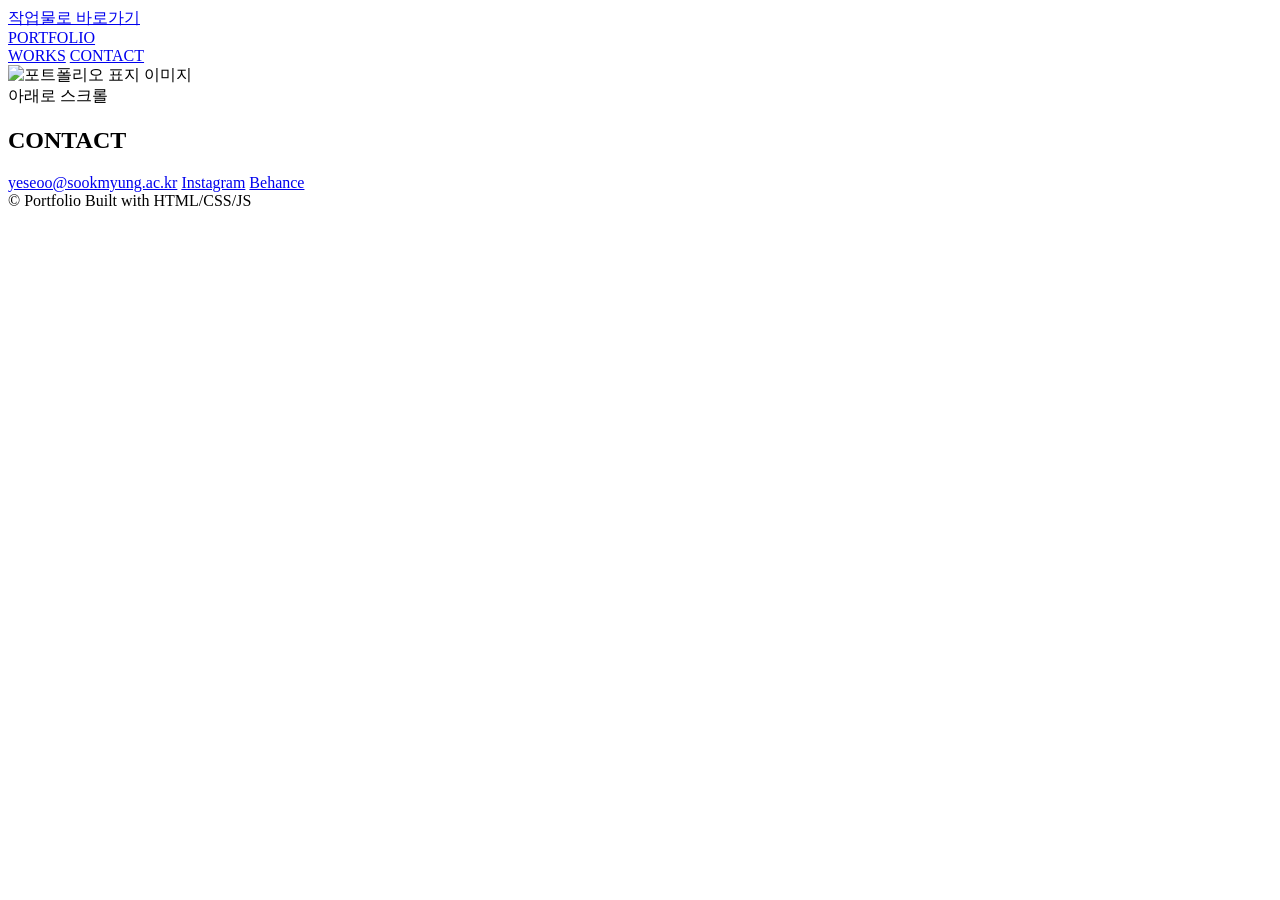
==== index.html @ 72aa89a5 "Add files via upload" ====
<!doctype html>
<html lang="ko">
  <head>
    <meta charset="UTF-8" />
    <meta name="viewport" content="width=device-width, initial-scale=1.0" />
    <title>시각디자인 포트폴리오</title>
    <meta
      name="description"
      content="시각디자인 작업물 포트폴리오. 커버 → 작업물 그리드 → 상세 보기."
    />
    <link rel="preconnect" href="https://fonts.googleapis.com" />
    <link rel="preconnect" href="https://fonts.gstatic.com" crossorigin />
    <link
      href="https://fonts.googleapis.com/css2?family=Inter:wght@400;500;600&family=Noto+Sans+KR:wght@400;500;600&display=swap"
      rel="stylesheet"
    />
    <link rel="stylesheet" href="./styles.css" />
  </head>
  <body>
    <a class="skip-link" href="#works">작업물로 바로가기</a>

    <header class="topbar" aria-label="상단 내비게이션">
      <div class="topbar__inner">
        <a class="brand" href="#top" aria-label="홈으로">
          <span class="brand__text">PORTFOLIO</span>
        </a>

        <nav class="nav">
          <a class="nav__link" href="#works">WORKS</a>
          <a class="nav__link" href="#contact">CONTACT</a>
        </nav>
      </div>
    </header>

    <main id="top" class="main">
      <section class="cover cover--image" aria-label="표지">
        <div class="cover__image-wrap">
          <img
            class="cover__image"
            src="./Untitled-1.png"
            alt="포트폴리오 표지 이미지"
            decoding="async"
            loading="eager"
          />
        </div>

        <div class="cover__hint" aria-hidden="true">
          <div class="mouse">
            <div class="mouse__wheel"></div>
          </div>
          <div class="hint-text">아래로 스크롤</div>
        </div>
      </section>

      <section id="works" class="works" aria-label="작업물">
        <div class="grid" id="worksGrid" aria-live="polite"></div>
      </section>

      <footer id="contact" class="footer" aria-label="연락처">
        <div class="footer__inner">
          <div class="footer__left">
            <h2 class="section-title">CONTACT</h2>
          </div>
          <div class="footer__right">
            <a class="contact-link" href="mailto:yeseoo@sookmyung.ac.kr"
              >yeseoo@sookmyung.ac.kr</a
            >
            <a class="contact-link" href="#" id="instagramLink">Instagram</a>
            <a class="contact-link" href="#" id="behanceLink">Behance</a>
          </div>
        </div>
        <div class="footer__bottom">
          <span>© <span id="year"></span> Portfolio</span>
          <span class="muted">Built with HTML/CSS/JS</span>
        </div>
      </footer>
    </main>

    <div
      class="modal"
      id="workModal"
      role="dialog"
      aria-modal="true"
      aria-labelledby="modalTitle"
      aria-describedby="modalDesc"
      hidden
    >
      <div class="modal__backdrop" data-close></div>
      <div class="modal__panel" role="document">
        <div class="modal__top">
          <div class="modal__title-wrap">
            <div class="modal__kicker" id="modalKicker"></div>
            <h3 class="modal__title" id="modalTitle">Work</h3>
          </div>
          <button class="icon-btn" type="button" data-close aria-label="닫기">
            <span aria-hidden="true">×</span>
          </button>
        </div>

        <div class="modal__body">
          <div class="gallery" aria-label="작업물 이미지 갤러리">
            <div class="gallery__main">
              <button
                class="gallery__nav gallery__nav--prev"
                type="button"
                id="prevImg"
                aria-label="이전 이미지"
              >
                ‹
              </button>
              <img id="mainImg" alt="" />
              <video id="mainVideo" class="gallery__main-video" controls playsinline style="display:none"></video>
              <button
                class="gallery__nav gallery__nav--next"
                type="button"
                id="nextImg"
                aria-label="다음 이미지"
              >
                ›
              </button>
            </div>
            <div class="gallery__thumbs" id="thumbs"></div>
          </div>

          <aside class="detail" aria-label="작업물 설명">
            <div class="detail__meta" id="modalMeta"></div>
            <div class="detail__desc" id="modalDesc"></div>
          </aside>
        </div>
      </div>
    </div>

    <script src="./works.js"></script>
    <script src="./app.js"></script>
  </body>
</html>
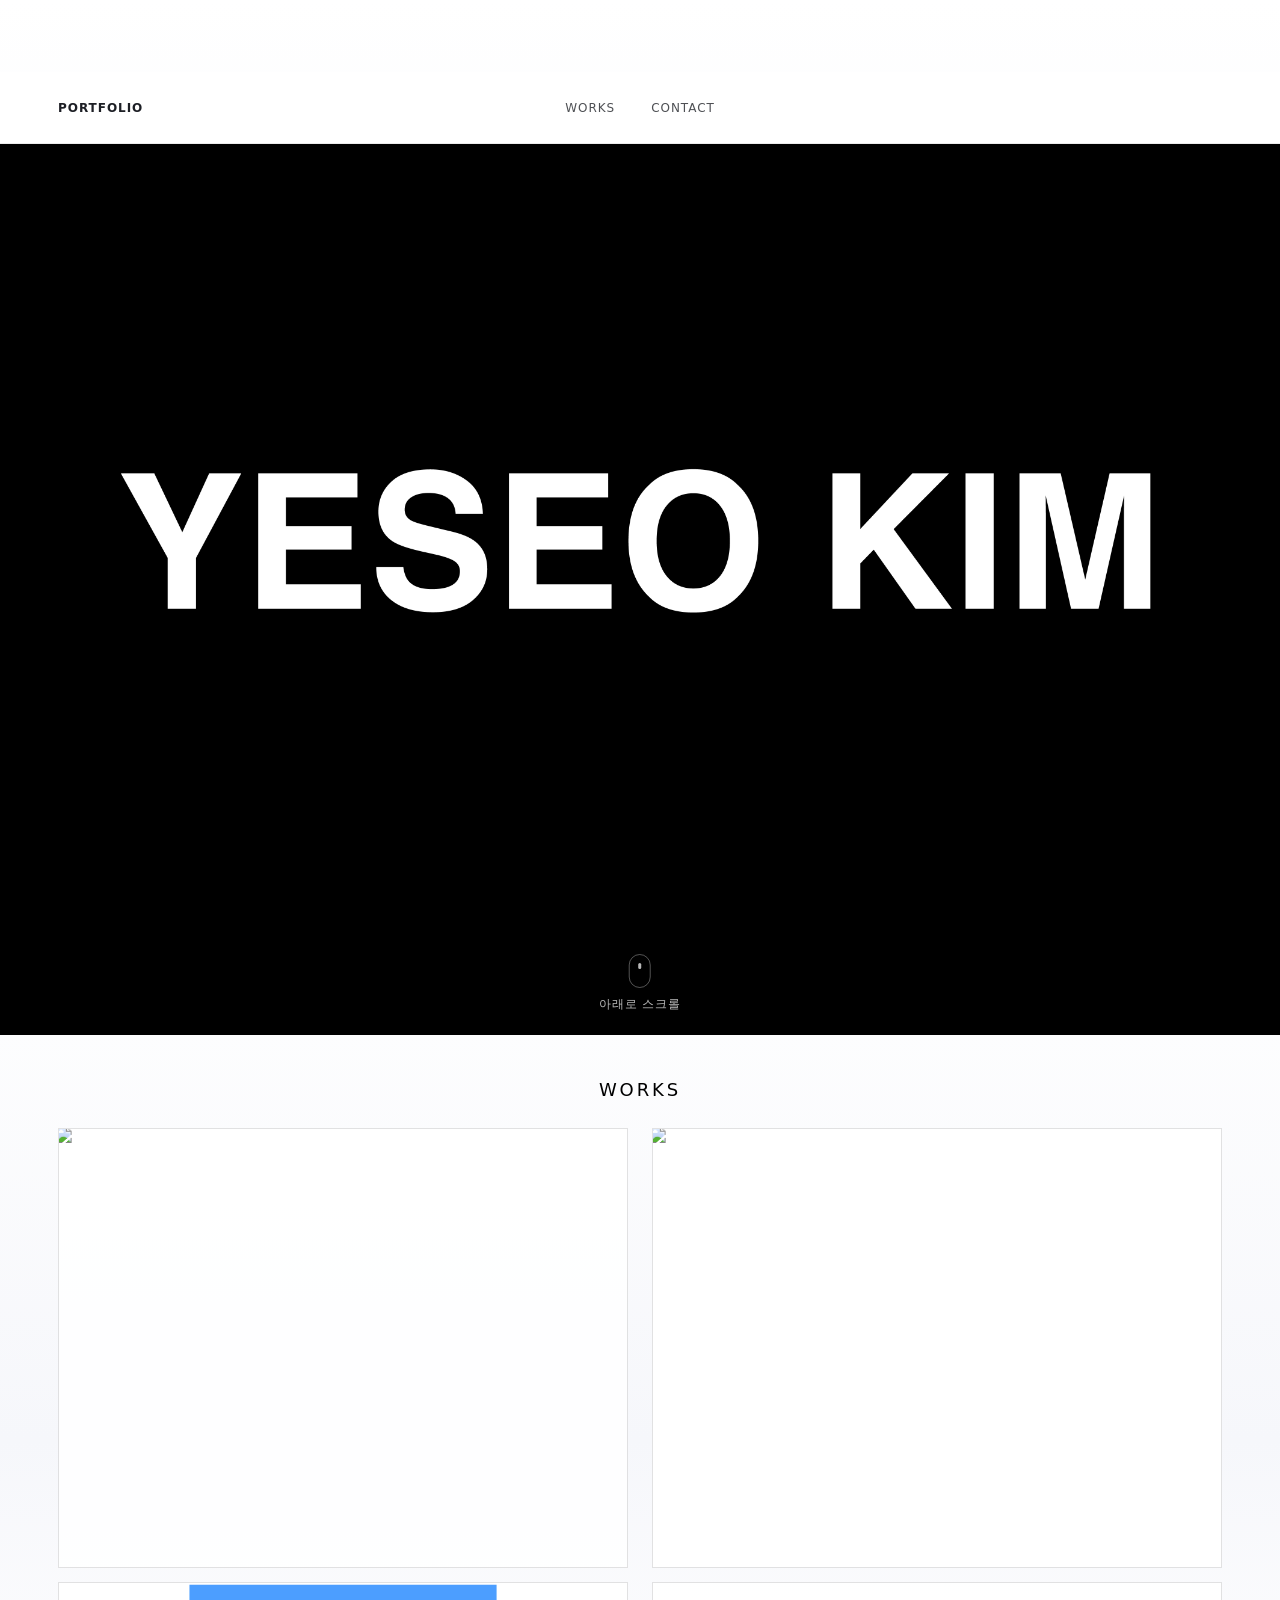
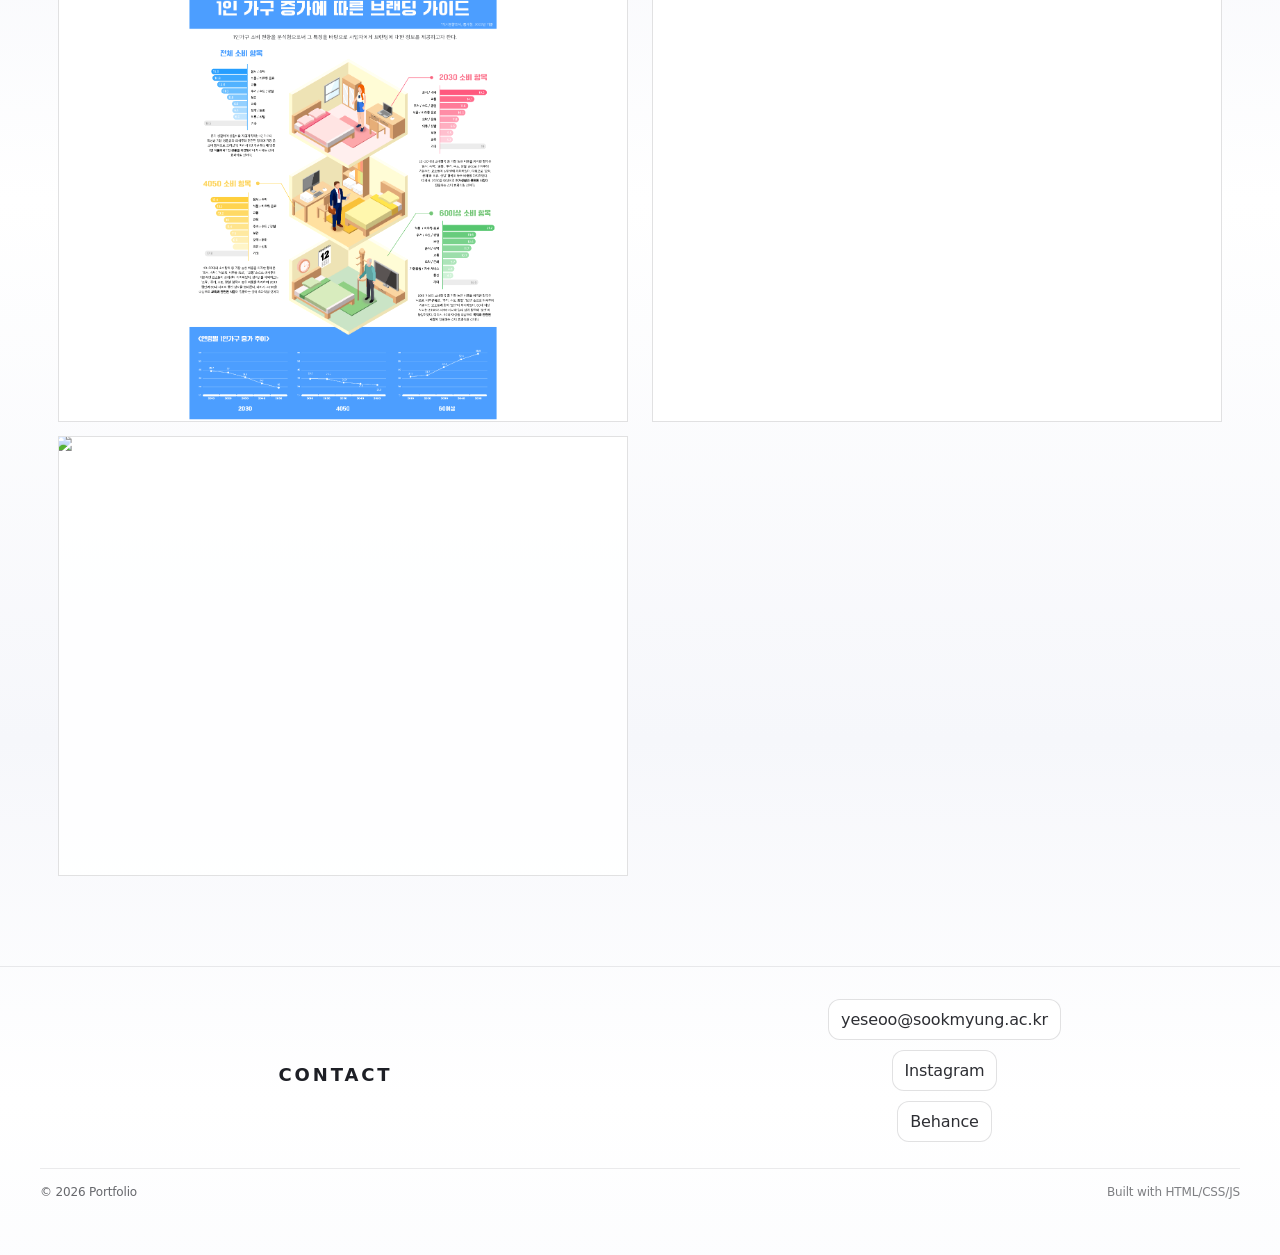
==== commit 554f6993: "Add files via upload" ====
--- a/index.html
+++ b/index.html
@@ -53,6 +53,7 @@
       </section>
 
       <section id="works" class="works" aria-label="작업물">
+        <h2 class="works__title">WORKS</h2>
         <div class="grid" id="worksGrid" aria-live="polite"></div>
       </section>
 
--- a/styles.css
+++ b/styles.css
@@ -0,0 +1,808 @@
+:root {
+  --bg: #ffffff;
+  --bg2: #f6f7fb;
+  --fg: rgba(10, 12, 18, 0.92);
+  --muted: rgba(10, 12, 18, 0.66);
+  --hair: rgba(10, 12, 18, 0.12);
+  --hair2: rgba(10, 12, 18, 0.18);
+  --accent: #25c26e;
+  --shadow: 0 20px 80px rgba(10, 12, 18, 0.14);
+  --radius: 18px;
+  --radius2: 24px;
+  --max: 1200px;
+}
+
+*,
+*::before,
+*::after {
+  box-sizing: border-box;
+}
+
+html,
+body {
+  height: 100%;
+}
+
+html {
+  color-scheme: light;
+  scroll-behavior: smooth;
+  scroll-snap-type: y proximity;
+}
+
+body {
+  margin: 0;
+  background: linear-gradient(180deg, var(--bg) 0%, var(--bg2) 60%, var(--bg) 100%);
+  color: var(--fg);
+  font-family: "Inter", "Noto Sans KR", system-ui, -apple-system, Segoe UI, Roboto,
+    Arial, sans-serif;
+  letter-spacing: -0.01em;
+  text-align: center;
+}
+
+a {
+  color: inherit;
+  text-decoration: none;
+}
+
+button {
+  font: inherit;
+  color: inherit;
+}
+
+.skip-link {
+  position: absolute;
+  left: -999px;
+  top: 10px;
+  z-index: 9999;
+  padding: 10px 12px;
+  border-radius: 10px;
+  background: rgba(255, 255, 255, 0.08);
+  border: 1px solid rgba(255, 255, 255, 0.15);
+}
+.skip-link:focus {
+  left: 10px;
+}
+
+.topbar {
+  position: fixed;
+  inset: 0 0 auto 0;
+  height: 72px;
+  z-index: 50;
+  backdrop-filter: blur(14px);
+  background: #fff;
+  border-bottom: 1px solid rgba(10, 12, 18, 0.08);
+}
+
+.topbar__inner {
+  max-width: var(--max);
+  height: 72px;
+  margin: 0 auto;
+  padding: 0 18px;
+  display: flex;
+  align-items: center;
+  justify-content: center;
+  gap: 16px;
+  position: relative;
+}
+
+.brand {
+  display: flex;
+  align-items: center;
+  gap: 10px;
+  font-weight: 600;
+  letter-spacing: 0.08em;
+  font-size: 12px;
+  position: absolute;
+  left: 18px;
+}
+
+.brand__mark {
+  display: none;
+}
+
+.nav {
+  display: flex;
+  align-items: center;
+  gap: 14px;
+}
+
+.nav__link {
+  padding: 10px 10px;
+  font-size: 12px;
+  letter-spacing: 0.08em;
+  color: rgba(10, 12, 18, 0.72);
+  border-radius: 999px;
+  border: 1px solid transparent;
+}
+.nav__link:hover {
+  color: rgba(10, 12, 18, 0.92);
+  border-color: rgba(10, 12, 18, 0.12);
+  background: rgba(10, 12, 18, 0.03);
+}
+
+.main {
+  padding-top: 72px;
+}
+
+.cover {
+  min-height: calc(115vh - 72px);
+  display: grid;
+  place-items: center;
+  position: relative;
+  scroll-snap-align: start;
+}
+
+.cover--image {
+  place-items: stretch;
+  overflow: hidden;
+}
+
+.cover__image-wrap {
+  position: absolute;
+  inset: 0;
+}
+
+.cover__image {
+  width: 100%;
+  height: 100%;
+  display: block;
+  object-fit: cover;
+}
+
+.cover--image .cover__hint {
+  color: rgba(255, 255, 255, 0.72);
+}
+
+.cover--image .mouse {
+  border-color: rgba(255, 255, 255, 0.32);
+}
+
+.cover--image .mouse__wheel {
+  background: rgba(255, 255, 255, 0.72);
+}
+
+.cover--image .hint-text {
+  text-shadow: 0 8px 24px rgba(0, 0, 0, 0.55);
+}
+
+.cover__inner {
+  max-width: var(--max);
+  width: 100%;
+  padding: 90px 18px 60px;
+}
+
+.cover__kicker {
+  margin: 0 0 14px;
+  font-size: 12px;
+  letter-spacing: 0.22em;
+  color: rgba(10, 12, 18, 0.62);
+}
+
+.cover__title {
+  margin: 0;
+  font-size: clamp(44px, 6vw, 84px);
+  line-height: 0.98;
+  letter-spacing: -0.05em;
+}
+
+.cover__sub {
+  margin: 18px 0 0;
+  max-width: 720px;
+  font-size: 16px;
+  line-height: 1.6;
+  color: rgba(10, 12, 18, 0.68);
+  margin-left: auto;
+  margin-right: auto;
+}
+
+.cover__meta {
+  margin-top: 34px;
+  display: flex;
+  align-items: center;
+  gap: 14px;
+  flex-wrap: wrap;
+}
+
+.pill {
+  display: inline-flex;
+  align-items: center;
+  gap: 10px;
+  padding: 10px 14px;
+  border-radius: 999px;
+  border: 1px solid rgba(10, 12, 18, 0.14);
+  background: rgba(255, 255, 255, 0.7);
+  color: rgba(10, 12, 18, 0.78);
+}
+
+.pill__dot {
+  width: 8px;
+  height: 8px;
+  border-radius: 999px;
+  background: var(--accent);
+  box-shadow: 0 0 0 6px rgba(37, 194, 110, 0.14);
+}
+
+.cover__cta {
+  display: inline-flex;
+  align-items: center;
+  gap: 10px;
+  padding: 10px 14px;
+  border-radius: 999px;
+  border: 1px solid rgba(10, 12, 18, 0.14);
+  background: linear-gradient(180deg, rgba(37, 194, 110, 0.16), rgba(255, 255, 255, 0.7));
+  color: rgba(10, 12, 18, 0.92);
+}
+.cover__cta:hover {
+  border-color: rgba(37, 194, 110, 0.34);
+}
+
+.cover__hint {
+  position: absolute;
+  left: 50%;
+  bottom: 22px;
+  transform: translateX(-50%);
+  display: grid;
+  gap: 8px;
+  place-items: center;
+  color: rgba(10, 12, 18, 0.52);
+  user-select: none;
+}
+
+.mouse {
+  width: 22px;
+  height: 34px;
+  border-radius: 999px;
+  border: 1px solid rgba(10, 12, 18, 0.22);
+  position: relative;
+}
+.mouse__wheel {
+  width: 3px;
+  height: 6px;
+  border-radius: 999px;
+  background: rgba(10, 12, 18, 0.52);
+  position: absolute;
+  left: 50%;
+  top: 8px;
+  transform: translateX(-50%);
+  animation: wheel 1.2s infinite ease-in-out;
+}
+@keyframes wheel {
+  0% {
+    transform: translate(-50%, 0);
+    opacity: 0.25;
+  }
+  60% {
+    transform: translate(-50%, 8px);
+    opacity: 0.85;
+  }
+  100% {
+    transform: translate(-50%, 0);
+    opacity: 0.25;
+  }
+}
+.hint-text {
+  font-size: 12px;
+  letter-spacing: 0.08em;
+}
+
+.works {
+  padding: 44px 18px 90px;
+  max-width: var(--max);
+  margin: 0 auto;
+  scroll-snap-align: start;
+}
+
+.works__title {
+  margin: 0 0 28px;
+  font-size: 18px;
+  font-weight: 500;
+  letter-spacing: 0.16em;
+  color: #000;
+  text-align: center;
+}
+
+.section-head {
+  display: flex;
+  flex-direction: column;
+  align-items: center;
+  justify-content: center;
+  gap: 16px;
+  flex-wrap: wrap;
+  padding: 10px 0 18px;
+}
+
+.section-title {
+  margin: 0;
+  font-size: 18px;
+  letter-spacing: 0.16em;
+}
+
+.section-desc {
+  margin: 10px 0 0;
+  color: rgba(10, 12, 18, 0.64);
+  line-height: 1.6;
+  font-size: 14px;
+}
+
+.chip {
+  border: 1px solid rgba(10, 12, 18, 0.14);
+  background: rgba(255, 255, 255, 0.7);
+  border-radius: 999px;
+  padding: 9px 12px;
+  font-size: 12px;
+  letter-spacing: 0.12em;
+  cursor: pointer;
+  color: rgba(10, 12, 18, 0.78);
+}
+.chip:hover {
+  border-color: rgba(10, 12, 18, 0.24);
+}
+.chip.is-active {
+  border-color: rgba(37, 194, 110, 0.42);
+  background: rgba(37, 194, 110, 0.12);
+  color: rgba(10, 12, 18, 0.92);
+}
+
+.grid {
+  display: grid;
+  grid-template-columns: repeat(2, minmax(0, 1fr));
+  gap: 14px 24px;
+}
+
+.card {
+  border-radius: 0;
+  border: 1px solid rgba(10, 12, 18, 0.12);
+  background: rgba(255, 255, 255, 0.85);
+  overflow: hidden;
+  cursor: pointer;
+  position: relative;
+  isolation: isolate;
+  min-height: 440px;
+  transform: translateZ(0);
+}
+
+.card::before {
+  content: "";
+  position: absolute;
+  inset: 0;
+  background: radial-gradient(650px 420px at 20% 10%, rgba(37, 194, 110, 0.16), transparent 55%),
+    radial-gradient(600px 420px at 80% 30%, rgba(10, 12, 18, 0.06), transparent 55%);
+  opacity: 0;
+  transition: opacity 220ms ease;
+  z-index: 1;
+}
+
+.card:hover::before {
+  opacity: 1;
+}
+
+.card__img,
+.card__video {
+  width: 100%;
+  height: 100%;
+  position: absolute;
+  inset: 0;
+  object-fit: cover;
+  z-index: 0;
+}
+
+.card__img {
+  filter: saturate(1.03) contrast(1.04);
+  transform: scale(1.02);
+  transition: transform 280ms ease;
+}
+
+.card__video {
+  object-fit: cover;
+}
+
+.card--cover-contain {
+  background: #fff;
+}
+
+.card--cover-contain .card__img {
+  object-fit: contain;
+  object-position: center;
+}
+
+.card:hover .card__img {
+  transform: scale(1.06);
+}
+
+.card--cover-contain:hover .card__img {
+  transform: scale(1.02);
+}
+
+.card__overlay {
+  position: absolute;
+  inset: auto 0 0 0;
+  padding: 14px 14px 12px;
+  background: linear-gradient(
+    180deg,
+    rgba(0, 0, 0, 0) 0%,
+    rgba(0, 0, 0, 0.64) 55%,
+    rgba(0, 0, 0, 0.8) 100%
+  );
+  z-index: 2;
+  text-align: center;
+}
+
+.card__title {
+  margin: 0;
+  font-size: 15px;
+  letter-spacing: -0.02em;
+}
+
+.card__meta {
+  margin-top: 6px;
+  display: flex;
+  justify-content: center;
+  gap: 10px;
+  color: rgba(255, 255, 255, 0.72);
+  font-size: 12px;
+}
+
+.tag {
+  display: inline-flex;
+  align-items: center;
+  gap: 8px;
+}
+.tag::before {
+  content: "";
+  width: 6px;
+  height: 6px;
+  border-radius: 999px;
+  background: rgba(37, 194, 110, 0.9);
+  box-shadow: 0 0 0 6px rgba(37, 194, 110, 0.12);
+}
+
+.about {
+  padding: 70px 18px;
+  border-top: 1px solid rgba(10, 12, 18, 0.08);
+}
+.about__inner {
+  max-width: var(--max);
+  margin: 0 auto;
+}
+.about__cols {
+  margin-top: 20px;
+  display: grid;
+  grid-template-columns: 1.1fr 0.9fr;
+  gap: 18px;
+  align-items: start;
+}
+.about__lead {
+  margin: 0;
+  font-size: 18px;
+  line-height: 1.7;
+  color: rgba(10, 12, 18, 0.82);
+}
+.kv {
+  margin: 0;
+  border: 1px solid rgba(10, 12, 18, 0.12);
+  border-radius: var(--radius);
+  overflow: hidden;
+  background: rgba(255, 255, 255, 0.85);
+}
+.kv__row {
+  display: grid;
+  grid-template-columns: 120px 1fr;
+  gap: 10px;
+  padding: 14px 14px;
+  border-top: 1px solid rgba(10, 12, 18, 0.08);
+}
+.kv__row:first-child {
+  border-top: 0;
+}
+.kv dt {
+  color: rgba(10, 12, 18, 0.62);
+  letter-spacing: 0.08em;
+  font-size: 12px;
+  text-transform: uppercase;
+}
+.kv dd {
+  margin: 0;
+  color: rgba(10, 12, 18, 0.86);
+  line-height: 1.6;
+  font-size: 13px;
+}
+
+.footer {
+  padding: 40px 18px 56px;
+  border-top: 1px solid rgba(10, 12, 18, 0.08);
+}
+.footer__inner {
+  max-width: var(--max);
+  margin: 0 auto;
+  display: grid;
+  grid-template-columns: 1fr 1fr;
+  gap: 18px;
+  align-items: center;
+}
+.footer__right {
+  display: grid;
+  gap: 10px;
+  justify-items: center;
+  margin-top: -8px;
+}
+.contact-link {
+  padding: 10px 12px;
+  border-radius: 12px;
+  border: 1px solid rgba(10, 12, 18, 0.12);
+  background: rgba(255, 255, 255, 0.85);
+  color: rgba(10, 12, 18, 0.86);
+}
+.contact-link:hover {
+  border-color: rgba(37, 194, 110, 0.35);
+}
+.footer__bottom {
+  max-width: var(--max);
+  margin: 26px auto 0;
+  padding-top: 16px;
+  border-top: 1px solid rgba(10, 12, 18, 0.08);
+  display: flex;
+  justify-content: space-between;
+  gap: 12px;
+  color: rgba(10, 12, 18, 0.62);
+  font-size: 12px;
+}
+.muted {
+  color: rgba(10, 12, 18, 0.52);
+}
+
+.modal[hidden] {
+  display: none;
+}
+
+.modal {
+  position: fixed;
+  inset: 0;
+  z-index: 100;
+}
+
+.modal__backdrop {
+  position: absolute;
+  inset: 0;
+  background: rgba(10, 12, 18, 0.5);
+  backdrop-filter: blur(8px);
+}
+
+.modal__panel {
+  position: relative;
+  max-width: min(1200px, calc(100vw - 24px));
+  max-height: min(86vh, 880px);
+  margin: 7vh auto;
+  border-radius: var(--radius2);
+  border: 1px solid rgba(10, 12, 18, 0.14);
+  background: rgba(255, 255, 255, 0.9);
+  box-shadow: var(--shadow);
+  overflow: hidden;
+}
+
+.modal__top {
+  display: flex;
+  justify-content: space-between;
+  gap: 12px;
+  padding: 16px 16px;
+  border-bottom: 1px solid rgba(10, 12, 18, 0.08);
+}
+
+.modal__kicker {
+  font-size: 12px;
+  letter-spacing: 0.18em;
+  color: rgba(10, 12, 18, 0.62);
+  text-transform: uppercase;
+}
+
+.modal__title {
+  margin: 6px 0 0;
+  font-size: 18px;
+  letter-spacing: -0.02em;
+}
+
+.icon-btn {
+  width: 40px;
+  height: 40px;
+  border-radius: 999px;
+  border: 1px solid rgba(10, 12, 18, 0.14);
+  background: rgba(255, 255, 255, 0.75);
+  cursor: pointer;
+}
+.icon-btn:hover {
+  border-color: rgba(10, 12, 18, 0.22);
+}
+.icon-btn span {
+  display: inline-block;
+  transform: translateY(-1px);
+  font-size: 20px;
+  line-height: 1;
+}
+
+.modal__body {
+  display: grid;
+  grid-template-columns: 1.35fr 0.65fr;
+  gap: 0;
+  max-height: calc(min(86vh, 880px) - 74px);
+}
+
+.gallery {
+  border-right: 1px solid rgba(10, 12, 18, 0.08);
+  display: grid;
+  grid-template-rows: 1fr auto;
+  min-height: 420px;
+  background: #fff;
+}
+
+.gallery__main {
+  position: relative;
+  background: #fff;
+  display: grid;
+  place-items: center;
+  overflow: hidden;
+  min-height: 360px;
+}
+
+.gallery__main img,
+.gallery__main-video {
+  max-width: 100%;
+  max-height: 100%;
+  width: auto;
+  height: auto;
+  object-fit: contain;
+  object-position: center;
+  background: #fff;
+}
+
+.gallery__main-video {
+  display: block;
+}
+
+.gallery__nav {
+  position: absolute;
+  top: 50%;
+  transform: translateY(-50%);
+  width: 44px;
+  height: 44px;
+  border-radius: 999px;
+  border: 1px solid rgba(10, 12, 18, 0.12);
+  background: rgba(255, 255, 255, 0.72);
+  cursor: pointer;
+}
+.gallery__nav:hover {
+  border-color: rgba(10, 12, 18, 0.22);
+}
+.gallery__nav--prev {
+  left: 12px;
+}
+.gallery__nav--next {
+  right: 12px;
+}
+
+.gallery__thumbs {
+  display: flex;
+  gap: 10px;
+  padding: 12px;
+  overflow: auto;
+  border-top: 1px solid rgba(10, 12, 18, 0.08);
+  background: rgba(10, 12, 18, 0.02);
+}
+
+.thumb {
+  width: 82px;
+  height: 56px;
+  border-radius: 12px;
+  border: 1px solid rgba(10, 12, 18, 0.12);
+  overflow: hidden;
+  cursor: pointer;
+  flex: 0 0 auto;
+  opacity: 0.72;
+  background: rgba(255, 255, 255, 0.85);
+}
+.thumb:hover {
+  opacity: 0.95;
+}
+.thumb.is-active {
+  opacity: 1;
+  border-color: rgba(37, 194, 110, 0.42);
+}
+.thumb img,
+.thumb video {
+  width: 100%;
+  height: 100%;
+  object-fit: cover;
+  display: block;
+}
+
+.detail {
+  padding: 16px;
+  overflow: auto;
+  text-align: center;
+}
+
+.detail__meta {
+  display: grid;
+  gap: 10px;
+  margin-bottom: 14px;
+}
+
+.meta-row {
+  display: flex;
+  gap: 10px;
+  flex-wrap: wrap;
+}
+
+.meta-pill {
+  padding: 8px 10px;
+  border-radius: 999px;
+  border: 1px solid rgba(10, 12, 18, 0.12);
+  background: rgba(255, 255, 255, 0.85);
+  color: rgba(10, 12, 18, 0.78);
+  font-size: 12px;
+  letter-spacing: 0.06em;
+}
+.meta-pill.is-accent {
+  border-color: rgba(37, 194, 110, 0.42);
+  background: rgba(37, 194, 110, 0.12);
+  color: rgba(10, 12, 18, 0.9);
+}
+
+.detail__desc {
+  color: rgba(10, 12, 18, 0.82);
+  line-height: 1.75;
+  font-size: 14px;
+  white-space: pre-wrap;
+}
+
+@media (max-width: 1020px) {
+  .grid {
+    grid-template-columns: repeat(2, minmax(0, 1fr));
+  }
+  .modal__body {
+    grid-template-columns: 1fr;
+  }
+  .gallery {
+    border-right: 0;
+    border-bottom: 1px solid rgba(10, 12, 18, 0.08);
+  }
+}
+
+@media (max-width: 820px) {
+  .grid {
+    grid-template-columns: repeat(2, minmax(0, 1fr));
+  }
+  .about__cols {
+    grid-template-columns: 1fr;
+  }
+  .footer__inner {
+    grid-template-columns: 1fr;
+  }
+  .footer__right {
+    justify-items: center;
+  }
+}
+
+@media (max-width: 520px) {
+  .grid {
+    grid-template-columns: 1fr;
+  }
+  .nav {
+    display: none;
+  }
+  .card {
+    min-height: 360px;
+  }
+}
+
+@media (prefers-reduced-motion: reduce) {
+  html {
+    scroll-behavior: auto;
+  }
+  .mouse__wheel {
+    animation: none;
+  }
+  .card__img,
+  .card::before {
+    transition: none;
+  }
+}
+
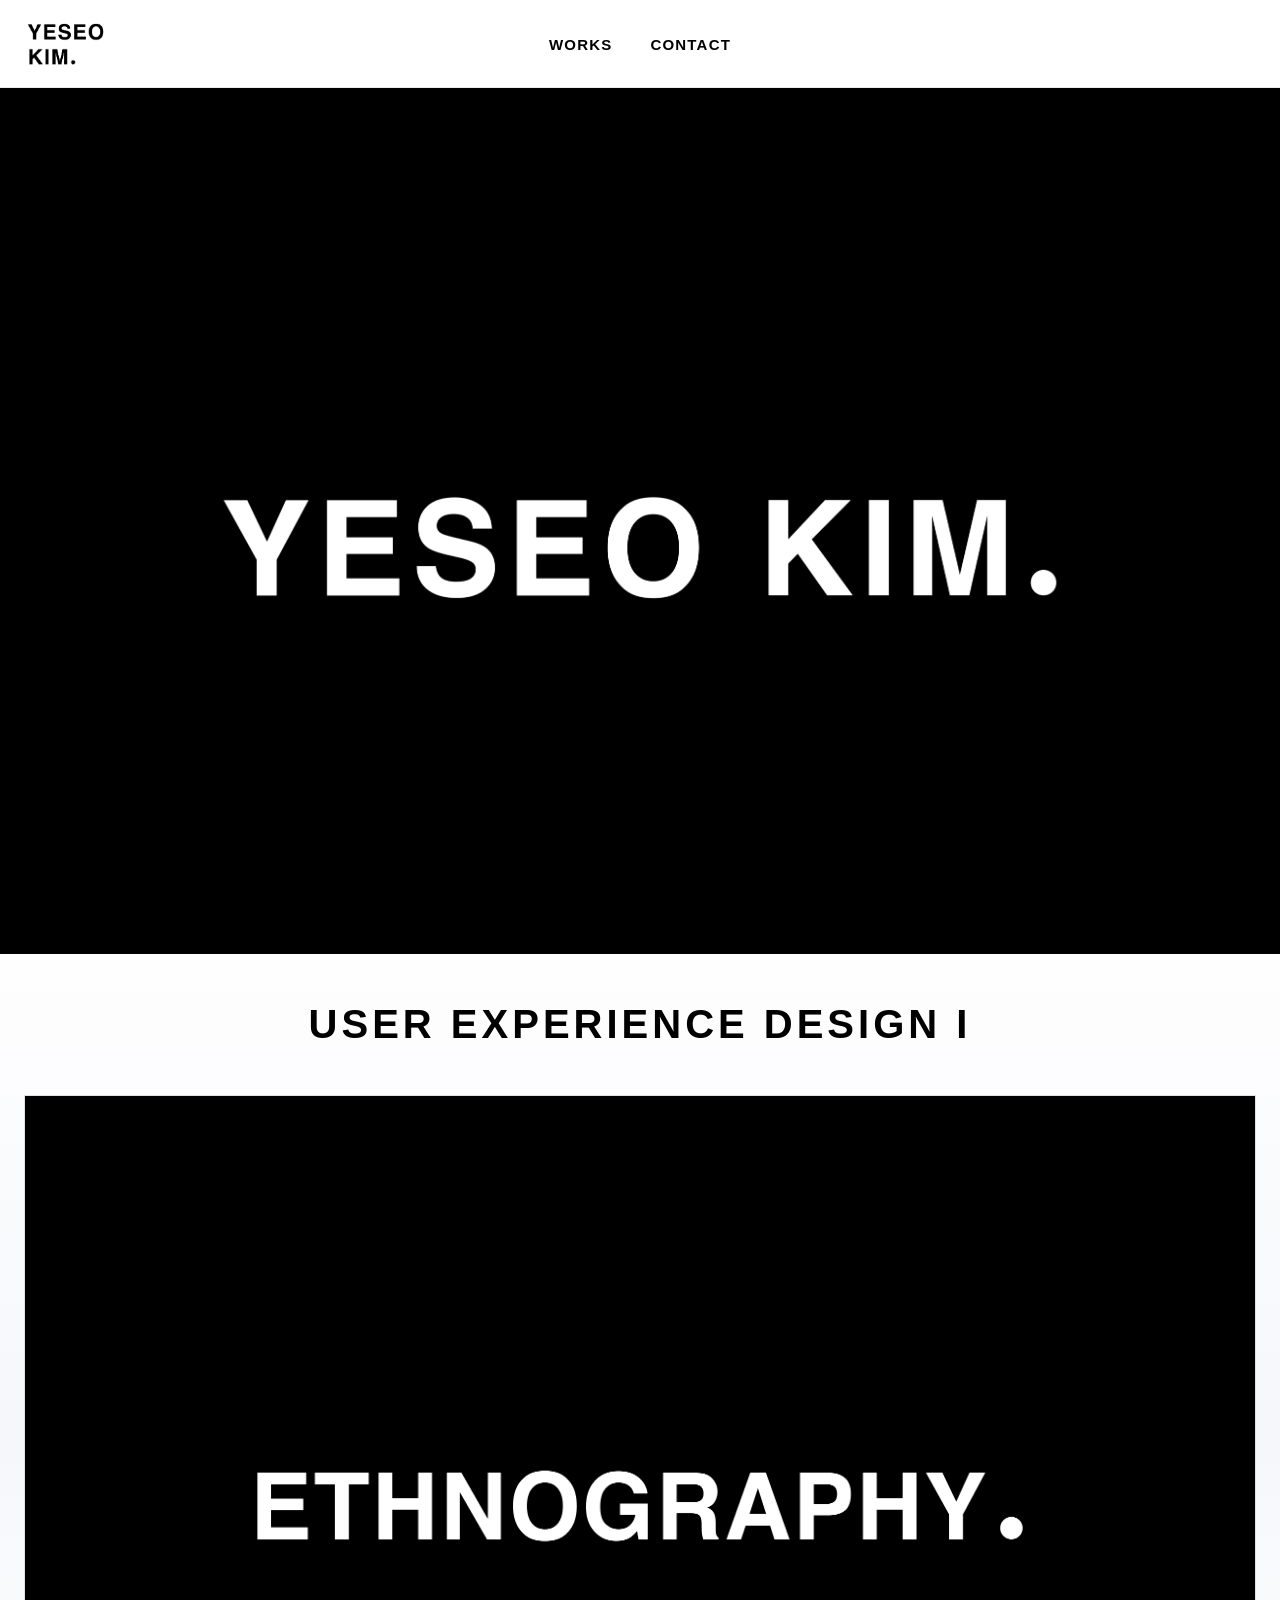
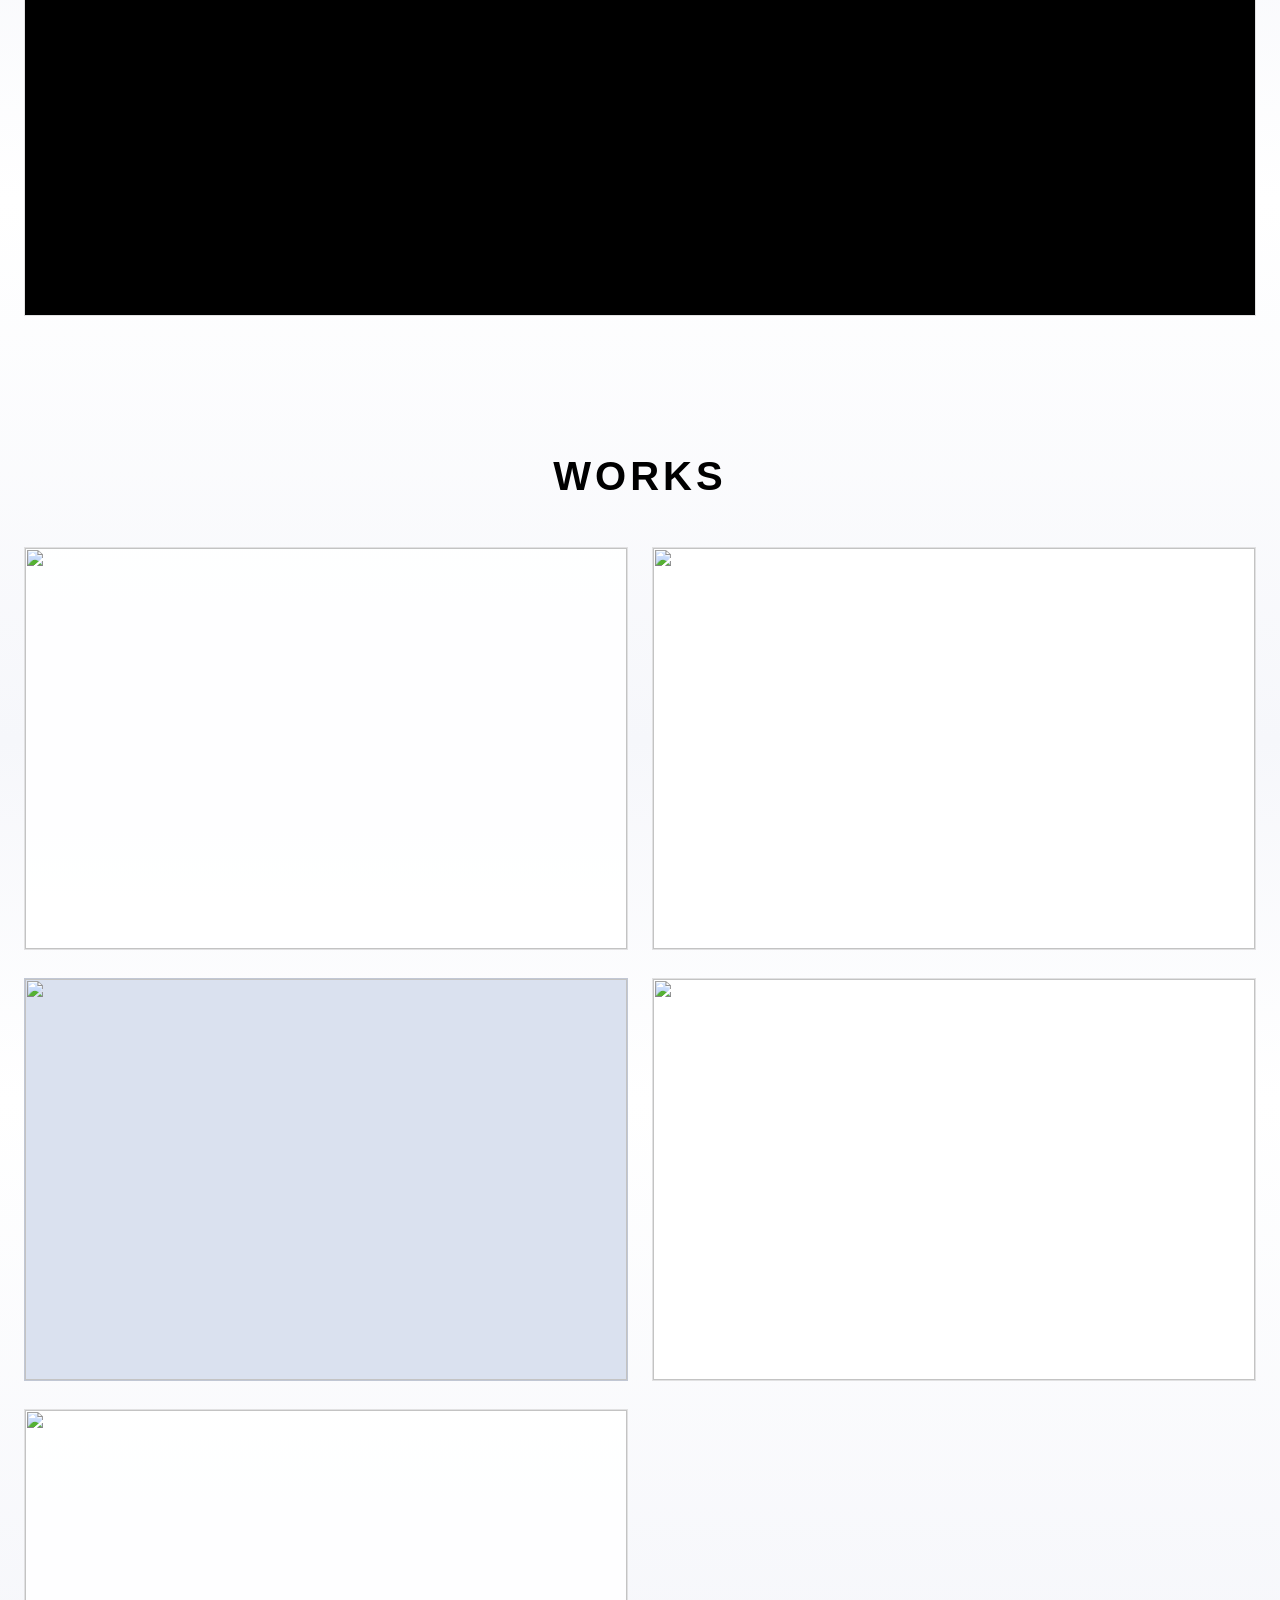
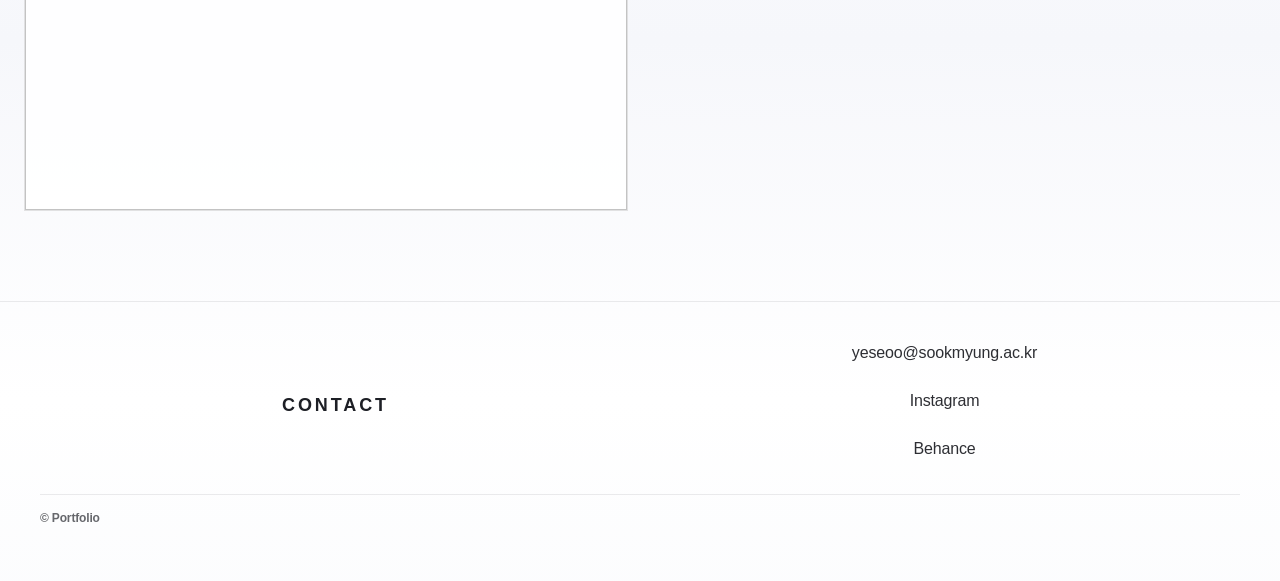
==== commit f95fc69b: "Add files via upload" ====
--- a/index.html
+++ b/index.html
@@ -4,16 +4,10 @@
     <meta charset="UTF-8" />
     <meta name="viewport" content="width=device-width, initial-scale=1.0" />
     <title>시각디자인 포트폴리오</title>
-    <meta
-      name="description"
-      content="시각디자인 작업물 포트폴리오. 커버 → 작업물 그리드 → 상세 보기."
-    />
+    <meta name="description" content="시각디자인 작업물 포트폴리오." />
     <link rel="preconnect" href="https://fonts.googleapis.com" />
     <link rel="preconnect" href="https://fonts.gstatic.com" crossorigin />
-    <link
-      href="https://fonts.googleapis.com/css2?family=Inter:wght@400;500;600&family=Noto+Sans+KR:wght@400;500;600&display=swap"
-      rel="stylesheet"
-    />
+    <link href="https://fonts.googleapis.com/css2?family=Inter:wght@400;500;600&family=Noto+Sans+KR:wght@400;500;600&display=swap" rel="stylesheet" />
     <link rel="stylesheet" href="./styles.css" />
   </head>
   <body>
@@ -22,9 +16,8 @@
     <header class="topbar" aria-label="상단 내비게이션">
       <div class="topbar__inner">
         <a class="brand" href="#top" aria-label="홈으로">
-          <span class="brand__text">PORTFOLIO</span>
+          <img class="brand__img" src="./Untitled-1(3).png" alt="Portfolio" />
         </a>
-
         <nav class="nav">
           <a class="nav__link" href="#works">WORKS</a>
           <a class="nav__link" href="#contact">CONTACT</a>
@@ -33,23 +26,16 @@
     </header>
 
     <main id="top" class="main">
+      <div class="cover-black-bar" aria-hidden="true"></div>
       <section class="cover cover--image" aria-label="표지">
         <div class="cover__image-wrap">
-          <img
-            class="cover__image"
-            src="./Untitled-1.png"
-            alt="포트폴리오 표지 이미지"
-            decoding="async"
-            loading="eager"
-          />
+          <img class="cover__image" src="./Untitled-1(1).png" alt="포트폴리오 표지" decoding="async" loading="eager" />
         </div>
+      </section>
 
-        <div class="cover__hint" aria-hidden="true">
-          <div class="mouse">
-            <div class="mouse__wheel"></div>
-          </div>
-          <div class="hint-text">아래로 스크롤</div>
-        </div>
+      <section id="works-ux" class="works" aria-label="User Experience Design I">
+        <h2 class="works__title">USER EXPERIENCE DESIGN I</h2>
+        <div class="grid grid--one-col" id="worksGridUx" aria-live="polite"></div>
       </section>
 
       <section id="works" class="works" aria-label="작업물">
@@ -63,73 +49,16 @@
             <h2 class="section-title">CONTACT</h2>
           </div>
           <div class="footer__right">
-            <a class="contact-link" href="mailto:yeseoo@sookmyung.ac.kr"
-              >yeseoo@sookmyung.ac.kr</a
-            >
-            <a class="contact-link" href="#" id="instagramLink">Instagram</a>
+            <a class="contact-link" href="mailto:yeseoo@sookmyung.ac.kr">yeseoo@sookmyung.ac.kr</a>
+            <a class="contact-link" href="https://www.instagram.com/gimuaee/" target="_blank" rel="noopener noreferrer">Instagram</a>
             <a class="contact-link" href="#" id="behanceLink">Behance</a>
           </div>
         </div>
         <div class="footer__bottom">
-          <span>© <span id="year"></span> Portfolio</span>
-          <span class="muted">Built with HTML/CSS/JS</span>
+          <span>© Portfolio</span>
         </div>
       </footer>
     </main>
-
-    <div
-      class="modal"
-      id="workModal"
-      role="dialog"
-      aria-modal="true"
-      aria-labelledby="modalTitle"
-      aria-describedby="modalDesc"
-      hidden
-    >
-      <div class="modal__backdrop" data-close></div>
-      <div class="modal__panel" role="document">
-        <div class="modal__top">
-          <div class="modal__title-wrap">
-            <div class="modal__kicker" id="modalKicker"></div>
-            <h3 class="modal__title" id="modalTitle">Work</h3>
-          </div>
-          <button class="icon-btn" type="button" data-close aria-label="닫기">
-            <span aria-hidden="true">×</span>
-          </button>
-        </div>
-
-        <div class="modal__body">
-          <div class="gallery" aria-label="작업물 이미지 갤러리">
-            <div class="gallery__main">
-              <button
-                class="gallery__nav gallery__nav--prev"
-                type="button"
-                id="prevImg"
-                aria-label="이전 이미지"
-              >
-                ‹
-              </button>
-              <img id="mainImg" alt="" />
-              <video id="mainVideo" class="gallery__main-video" controls playsinline style="display:none"></video>
-              <button
-                class="gallery__nav gallery__nav--next"
-                type="button"
-                id="nextImg"
-                aria-label="다음 이미지"
-              >
-                ›
-              </button>
-            </div>
-            <div class="gallery__thumbs" id="thumbs"></div>
-          </div>
-
-          <aside class="detail" aria-label="작업물 설명">
-            <div class="detail__meta" id="modalMeta"></div>
-            <div class="detail__desc" id="modalDesc"></div>
-          </aside>
-        </div>
-      </div>
-    </div>
 
     <script src="./works.js"></script>
     <script src="./app.js"></script>
--- a/styles.css
+++ b/styles.css
@@ -3,79 +3,36 @@
   --bg2: #f6f7fb;
   --fg: rgba(10, 12, 18, 0.92);
   --muted: rgba(10, 12, 18, 0.66);
-  --hair: rgba(10, 12, 18, 0.12);
-  --hair2: rgba(10, 12, 18, 0.18);
-  --accent: #25c26e;
-  --shadow: 0 20px 80px rgba(10, 12, 18, 0.14);
-  --radius: 18px;
-  --radius2: 24px;
   --max: 1200px;
 }
 
-*,
-*::before,
-*::after {
-  box-sizing: border-box;
-}
-
-html,
+*, *::before, *::after { box-sizing: border-box; }
+html, body { height: 100%; margin: 0; }
+html { color-scheme: light; scroll-behavior: smooth; }
 body {
-  height: 100%;
-}
-
-html {
-  color-scheme: light;
-  scroll-behavior: smooth;
-  scroll-snap-type: y proximity;
-}
-
-body {
-  margin: 0;
   background: linear-gradient(180deg, var(--bg) 0%, var(--bg2) 60%, var(--bg) 100%);
   color: var(--fg);
-  font-family: "Inter", "Noto Sans KR", system-ui, -apple-system, Segoe UI, Roboto,
-    Arial, sans-serif;
+  font-family: Helvetica, Arial, sans-serif;
+  font-weight: 700;
   letter-spacing: -0.01em;
   text-align: center;
 }
-
-a {
-  color: inherit;
-  text-decoration: none;
-}
-
-button {
-  font: inherit;
-  color: inherit;
-}
-
-.skip-link {
-  position: absolute;
-  left: -999px;
-  top: 10px;
-  z-index: 9999;
-  padding: 10px 12px;
-  border-radius: 10px;
-  background: rgba(255, 255, 255, 0.08);
-  border: 1px solid rgba(255, 255, 255, 0.15);
-}
-.skip-link:focus {
-  left: 10px;
-}
+a { color: inherit; text-decoration: none; }
+button { font: inherit; color: inherit; }
+
+.skip-link { position: absolute; left: -999px; top: 10px; z-index: 9999; }
 
 .topbar {
   position: fixed;
   inset: 0 0 auto 0;
-  height: 72px;
+  height: 88px;
   z-index: 50;
-  backdrop-filter: blur(14px);
   background: #fff;
   border-bottom: 1px solid rgba(10, 12, 18, 0.08);
 }
-
 .topbar__inner {
   max-width: var(--max);
-  height: 72px;
+  height: 88px;
   margin: 0 auto;
   padding: 0 18px;
   display: flex;
@@ -84,270 +41,90 @@
   gap: 16px;
   position: relative;
 }
-
 .brand {
   display: flex;
   align-items: center;
-  gap: 10px;
-  font-weight: 600;
+  position: fixed;
+  left: 18px;
+  top: 0;
+  height: 88px;
+  z-index: 51;
+}
+.brand__img {
+  display: block;
+  height: 68px;
+  width: auto;
+  max-width: 320px;
+  object-fit: contain;
+  object-position: left center;
+  transition: transform 0.22s ease-out;
+  transform: scale(1);
+}
+.brand:hover .brand__img { transform: scale(1.14); }
+
+.nav { display: flex; align-items: center; gap: 14px; }
+.nav__link {
+  padding: 10px 12px;
+  font-size: 15px;
+  font-weight: 700;
   letter-spacing: 0.08em;
-  font-size: 12px;
-  position: absolute;
-  left: 18px;
-}
-
-.brand__mark {
-  display: none;
-}
-
-.nav {
-  display: flex;
-  align-items: center;
-  gap: 14px;
-}
-
-.nav__link {
-  padding: 10px 10px;
-  font-size: 12px;
-  letter-spacing: 0.08em;
-  color: rgba(10, 12, 18, 0.72);
-  border-radius: 999px;
-  border: 1px solid transparent;
-}
-.nav__link:hover {
-  color: rgba(10, 12, 18, 0.92);
-  border-color: rgba(10, 12, 18, 0.12);
-  background: rgba(10, 12, 18, 0.03);
-}
-
-.main {
-  padding-top: 72px;
-}
-
+  color: #000;
+  display: inline-block;
+  transition: transform 0.22s ease-out;
+  transform: scale(1);
+}
+.nav__link:hover { transform: scale(1.14); }
+
+.main { padding-top: 88px; }
+
+.cover-black-bar {
+  height: 24px;
+  margin-top: -22px;
+  background: #000;
+  width: 100%;
+}
 .cover {
-  min-height: calc(115vh - 72px);
-  display: grid;
-  place-items: center;
+  min-height: calc(108vh - 86px);
+  height: calc(108vh - 86px);
+  margin-top: -22px;
   position: relative;
   scroll-snap-align: start;
-}
-
-.cover--image {
-  place-items: stretch;
-  overflow: hidden;
-}
-
-.cover__image-wrap {
-  position: absolute;
-  inset: 0;
-}
-
+  background: #000;
+}
+.cover--image { overflow: hidden; }
+.cover__image-wrap { position: absolute; inset: 0; }
 .cover__image {
   width: 100%;
   height: 100%;
   display: block;
   object-fit: cover;
-}
-
-.cover--image .cover__hint {
-  color: rgba(255, 255, 255, 0.72);
-}
-
-.cover--image .mouse {
-  border-color: rgba(255, 255, 255, 0.32);
-}
-
-.cover--image .mouse__wheel {
-  background: rgba(255, 255, 255, 0.72);
-}
-
-.cover--image .hint-text {
-  text-shadow: 0 8px 24px rgba(0, 0, 0, 0.55);
-}
-
-.cover__inner {
-  max-width: var(--max);
-  width: 100%;
-  padding: 90px 18px 60px;
-}
-
-.cover__kicker {
-  margin: 0 0 14px;
-  font-size: 12px;
-  letter-spacing: 0.22em;
-  color: rgba(10, 12, 18, 0.62);
-}
-
-.cover__title {
-  margin: 0;
-  font-size: clamp(44px, 6vw, 84px);
-  line-height: 0.98;
-  letter-spacing: -0.05em;
-}
-
-.cover__sub {
-  margin: 18px 0 0;
-  max-width: 720px;
-  font-size: 16px;
-  line-height: 1.6;
-  color: rgba(10, 12, 18, 0.68);
-  margin-left: auto;
-  margin-right: auto;
-}
-
-.cover__meta {
-  margin-top: 34px;
-  display: flex;
-  align-items: center;
-  gap: 14px;
-  flex-wrap: wrap;
-}
-
-.pill {
-  display: inline-flex;
-  align-items: center;
-  gap: 10px;
-  padding: 10px 14px;
-  border-radius: 999px;
-  border: 1px solid rgba(10, 12, 18, 0.14);
-  background: rgba(255, 255, 255, 0.7);
-  color: rgba(10, 12, 18, 0.78);
-}
-
-.pill__dot {
-  width: 8px;
-  height: 8px;
-  border-radius: 999px;
-  background: var(--accent);
-  box-shadow: 0 0 0 6px rgba(37, 194, 110, 0.14);
-}
-
-.cover__cta {
-  display: inline-flex;
-  align-items: center;
-  gap: 10px;
-  padding: 10px 14px;
-  border-radius: 999px;
-  border: 1px solid rgba(10, 12, 18, 0.14);
-  background: linear-gradient(180deg, rgba(37, 194, 110, 0.16), rgba(255, 255, 255, 0.7));
-  color: rgba(10, 12, 18, 0.92);
-}
-.cover__cta:hover {
-  border-color: rgba(37, 194, 110, 0.34);
-}
-
-.cover__hint {
-  position: absolute;
-  left: 50%;
-  bottom: 22px;
-  transform: translateX(-50%);
-  display: grid;
-  gap: 8px;
-  place-items: center;
-  color: rgba(10, 12, 18, 0.52);
-  user-select: none;
-}
-
-.mouse {
-  width: 22px;
-  height: 34px;
-  border-radius: 999px;
-  border: 1px solid rgba(10, 12, 18, 0.22);
-  position: relative;
-}
-.mouse__wheel {
-  width: 3px;
-  height: 6px;
-  border-radius: 999px;
-  background: rgba(10, 12, 18, 0.52);
-  position: absolute;
-  left: 50%;
-  top: 8px;
-  transform: translateX(-50%);
-  animation: wheel 1.2s infinite ease-in-out;
-}
-@keyframes wheel {
-  0% {
-    transform: translate(-50%, 0);
-    opacity: 0.25;
-  }
-  60% {
-    transform: translate(-50%, 8px);
-    opacity: 0.85;
-  }
-  100% {
-    transform: translate(-50%, 0);
-    opacity: 0.25;
-  }
-}
-.hint-text {
-  font-size: 12px;
-  letter-spacing: 0.08em;
+  object-position: center 22%;
 }
 
 .works {
-  padding: 44px 18px 90px;
-  max-width: var(--max);
+  padding: 48px 24px 90px;
+  max-width: none;
+  width: 100%;
   margin: 0 auto;
   scroll-snap-align: start;
-}
-
+  box-sizing: border-box;
+}
 .works__title {
-  margin: 0 0 28px;
-  font-size: 18px;
-  font-weight: 500;
-  letter-spacing: 0.16em;
+  margin: 0 0 48px;
+  font-family: Helvetica, Arial, sans-serif;
+  font-size: 40px;
+  font-weight: 700;
+  letter-spacing: 0.1em;
   color: #000;
   text-align: center;
-}
-
-.section-head {
-  display: flex;
-  flex-direction: column;
-  align-items: center;
-  justify-content: center;
-  gap: 16px;
-  flex-wrap: wrap;
-  padding: 10px 0 18px;
-}
-
-.section-title {
-  margin: 0;
-  font-size: 18px;
-  letter-spacing: 0.16em;
-}
-
-.section-desc {
-  margin: 10px 0 0;
-  color: rgba(10, 12, 18, 0.64);
-  line-height: 1.6;
-  font-size: 14px;
-}
-
-.chip {
-  border: 1px solid rgba(10, 12, 18, 0.14);
-  background: rgba(255, 255, 255, 0.7);
-  border-radius: 999px;
-  padding: 9px 12px;
-  font-size: 12px;
-  letter-spacing: 0.12em;
-  cursor: pointer;
-  color: rgba(10, 12, 18, 0.78);
-}
-.chip:hover {
-  border-color: rgba(10, 12, 18, 0.24);
-}
-.chip.is-active {
-  border-color: rgba(37, 194, 110, 0.42);
-  background: rgba(37, 194, 110, 0.12);
-  color: rgba(10, 12, 18, 0.92);
 }
 
 .grid {
   display: grid;
   grid-template-columns: repeat(2, minmax(0, 1fr));
-  gap: 14px 24px;
-}
+  gap: 28px 24px;
+}
+.grid--one-col { grid-template-columns: 1fr; }
 
 .card {
   border-radius: 0;
@@ -356,28 +133,11 @@
   overflow: hidden;
   cursor: pointer;
   position: relative;
-  isolation: isolate;
-  min-height: 440px;
+  aspect-ratio: 3 / 2;
+  min-height: 0;
   transform: translateZ(0);
 }
-
-.card::before {
-  content: "";
-  position: absolute;
-  inset: 0;
-  background: radial-gradient(650px 420px at 20% 10%, rgba(37, 194, 110, 0.16), transparent 55%),
-    radial-gradient(600px 420px at 80% 30%, rgba(10, 12, 18, 0.06), transparent 55%);
-  opacity: 0;
-  transition: opacity 220ms ease;
-  z-index: 1;
-}
-
-.card:hover::before {
-  opacity: 1;
-}
-
-.card__img,
-.card__video {
+.card__img, .card__video {
   width: 100%;
   height: 100%;
   position: absolute;
@@ -385,127 +145,23 @@
   object-fit: cover;
   z-index: 0;
 }
-
 .card__img {
   filter: saturate(1.03) contrast(1.04);
-  transform: scale(1.02);
-  transition: transform 280ms ease;
-}
-
+  transform: scale(1);
+  transition: transform 320ms ease-out;
+}
 .card__video {
   object-fit: cover;
-}
-
-.card--cover-contain {
-  background: #fff;
-}
-
-.card--cover-contain .card__img {
-  object-fit: contain;
-  object-position: center;
-}
-
-.card:hover .card__img {
-  transform: scale(1.06);
-}
-
-.card--cover-contain:hover .card__img {
-  transform: scale(1.02);
-}
-
-.card__overlay {
-  position: absolute;
-  inset: auto 0 0 0;
-  padding: 14px 14px 12px;
-  background: linear-gradient(
-    180deg,
-    rgba(0, 0, 0, 0) 0%,
-    rgba(0, 0, 0, 0.64) 55%,
-    rgba(0, 0, 0, 0.8) 100%
-  );
-  z-index: 2;
-  text-align: center;
-}
-
-.card__title {
-  margin: 0;
-  font-size: 15px;
-  letter-spacing: -0.02em;
-}
-
-.card__meta {
-  margin-top: 6px;
-  display: flex;
-  justify-content: center;
-  gap: 10px;
-  color: rgba(255, 255, 255, 0.72);
-  font-size: 12px;
-}
-
-.tag {
-  display: inline-flex;
-  align-items: center;
-  gap: 8px;
-}
-.tag::before {
-  content: "";
-  width: 6px;
-  height: 6px;
-  border-radius: 999px;
-  background: rgba(37, 194, 110, 0.9);
-  box-shadow: 0 0 0 6px rgba(37, 194, 110, 0.12);
-}
-
-.about {
-  padding: 70px 18px;
-  border-top: 1px solid rgba(10, 12, 18, 0.08);
-}
-.about__inner {
-  max-width: var(--max);
-  margin: 0 auto;
-}
-.about__cols {
-  margin-top: 20px;
-  display: grid;
-  grid-template-columns: 1.1fr 0.9fr;
-  gap: 18px;
-  align-items: start;
-}
-.about__lead {
-  margin: 0;
-  font-size: 18px;
-  line-height: 1.7;
-  color: rgba(10, 12, 18, 0.82);
-}
-.kv {
-  margin: 0;
-  border: 1px solid rgba(10, 12, 18, 0.12);
-  border-radius: var(--radius);
-  overflow: hidden;
-  background: rgba(255, 255, 255, 0.85);
-}
-.kv__row {
-  display: grid;
-  grid-template-columns: 120px 1fr;
-  gap: 10px;
-  padding: 14px 14px;
-  border-top: 1px solid rgba(10, 12, 18, 0.08);
-}
-.kv__row:first-child {
-  border-top: 0;
-}
-.kv dt {
-  color: rgba(10, 12, 18, 0.62);
-  letter-spacing: 0.08em;
-  font-size: 12px;
-  text-transform: uppercase;
-}
-.kv dd {
-  margin: 0;
-  color: rgba(10, 12, 18, 0.86);
-  line-height: 1.6;
-  font-size: 13px;
-}
+  transform: scale(1);
+  transition: transform 320ms ease-out;
+}
+.card:hover .card__img,
+.card:hover .card__video { transform: scale(1.18); }
+
+.card--cover-contain { background: #fff; }
+.card--cover-contain .card__img { object-fit: contain; object-position: center; }
+.card--cover-contain:hover .card__img { transform: scale(1.12); }
+.card[data-work-id="work-poster"].card--cover-contain { background: #dae1ef; }
 
 .footer {
   padding: 40px 18px 56px;
@@ -527,14 +183,13 @@
 }
 .contact-link {
   padding: 10px 12px;
-  border-radius: 12px;
-  border: 1px solid rgba(10, 12, 18, 0.12);
-  background: rgba(255, 255, 255, 0.85);
   color: rgba(10, 12, 18, 0.86);
-}
-.contact-link:hover {
-  border-color: rgba(37, 194, 110, 0.35);
-}
+  font-weight: 500;
+  display: inline-block;
+  transition: transform 0.22s ease-out;
+  transform: scale(1);
+}
+.contact-link:hover { transform: scale(1.14); }
 .footer__bottom {
   max-width: var(--max);
   margin: 26px auto 0;
@@ -545,190 +200,6 @@
   gap: 12px;
   color: rgba(10, 12, 18, 0.62);
   font-size: 12px;
-}
-.muted {
-  color: rgba(10, 12, 18, 0.52);
-}
-
-.modal[hidden] {
-  display: none;
-}
-
-.modal {
-  position: fixed;
-  inset: 0;
-  z-index: 100;
-}
-
-.modal__backdrop {
-  position: absolute;
-  inset: 0;
-  background: rgba(10, 12, 18, 0.5);
-  backdrop-filter: blur(8px);
-}
-
-.modal__panel {
-  position: relative;
-  max-width: min(1200px, calc(100vw - 24px));
-  max-height: min(86vh, 880px);
-  margin: 7vh auto;
-  border-radius: var(--radius2);
-  border: 1px solid rgba(10, 12, 18, 0.14);
-  background: rgba(255, 255, 255, 0.9);
-  box-shadow: var(--shadow);
-  overflow: hidden;
-}
-
-.modal__top {
-  display: flex;
-  justify-content: space-between;
-  gap: 12px;
-  padding: 16px 16px;
-  border-bottom: 1px solid rgba(10, 12, 18, 0.08);
-}
-
-.modal__kicker {
-  font-size: 12px;
-  letter-spacing: 0.18em;
-  color: rgba(10, 12, 18, 0.62);
-  text-transform: uppercase;
-}
-
-.modal__title {
-  margin: 6px 0 0;
-  font-size: 18px;
-  letter-spacing: -0.02em;
-}
-
-.icon-btn {
-  width: 40px;
-  height: 40px;
-  border-radius: 999px;
-  border: 1px solid rgba(10, 12, 18, 0.14);
-  background: rgba(255, 255, 255, 0.75);
-  cursor: pointer;
-}
-.icon-btn:hover {
-  border-color: rgba(10, 12, 18, 0.22);
-}
-.icon-btn span {
-  display: inline-block;
-  transform: translateY(-1px);
-  font-size: 20px;
-  line-height: 1;
-}
-
-.modal__body {
-  display: grid;
-  grid-template-columns: 1.35fr 0.65fr;
-  gap: 0;
-  max-height: calc(min(86vh, 880px) - 74px);
-}
-
-.gallery {
-  border-right: 1px solid rgba(10, 12, 18, 0.08);
-  display: grid;
-  grid-template-rows: 1fr auto;
-  min-height: 420px;
-  background: #fff;
-}
-
-.gallery__main {
-  position: relative;
-  background: #fff;
-  display: grid;
-  place-items: center;
-  overflow: hidden;
-  min-height: 360px;
-}
-
-.gallery__main img,
-.gallery__main-video {
-  max-width: 100%;
-  max-height: 100%;
-  width: auto;
-  height: auto;
-  object-fit: contain;
-  object-position: center;
-  background: #fff;
-}
-
-.gallery__main-video {
-  display: block;
-}
-
-.gallery__nav {
-  position: absolute;
-  top: 50%;
-  transform: translateY(-50%);
-  width: 44px;
-  height: 44px;
-  border-radius: 999px;
-  border: 1px solid rgba(10, 12, 18, 0.12);
-  background: rgba(255, 255, 255, 0.72);
-  cursor: pointer;
-}
-.gallery__nav:hover {
-  border-color: rgba(10, 12, 18, 0.22);
-}
-.gallery__nav--prev {
-  left: 12px;
-}
-.gallery__nav--next {
-  right: 12px;
-}
-
-.gallery__thumbs {
-  display: flex;
-  gap: 10px;
-  padding: 12px;
-  overflow: auto;
-  border-top: 1px solid rgba(10, 12, 18, 0.08);
-  background: rgba(10, 12, 18, 0.02);
-}
-
-.thumb {
-  width: 82px;
-  height: 56px;
-  border-radius: 12px;
-  border: 1px solid rgba(10, 12, 18, 0.12);
-  overflow: hidden;
-  cursor: pointer;
-  flex: 0 0 auto;
-  opacity: 0.72;
-  background: rgba(255, 255, 255, 0.85);
-}
-.thumb:hover {
-  opacity: 0.95;
-}
-.thumb.is-active {
-  opacity: 1;
-  border-color: rgba(37, 194, 110, 0.42);
-}
-.thumb img,
-.thumb video {
-  width: 100%;
-  height: 100%;
-  object-fit: cover;
-  display: block;
-}
-
-.detail {
-  padding: 16px;
-  overflow: auto;
-  text-align: center;
-}
-
-.detail__meta {
-  display: grid;
-  gap: 10px;
-  margin-bottom: 14px;
-}
-
-.meta-row {
-  display: flex;
-  gap: 10px;
-  flex-wrap: wrap;
 }
 
 .meta-pill {
@@ -738,7 +209,6 @@
   background: rgba(255, 255, 255, 0.85);
   color: rgba(10, 12, 18, 0.78);
   font-size: 12px;
-  letter-spacing: 0.06em;
 }
 .meta-pill.is-accent {
   border-color: rgba(37, 194, 110, 0.42);
@@ -746,63 +216,92 @@
   color: rgba(10, 12, 18, 0.9);
 }
 
-.detail__desc {
-  color: rgba(10, 12, 18, 0.82);
-  line-height: 1.75;
-  font-size: 14px;
-  white-space: pre-wrap;
-}
-
-@media (max-width: 1020px) {
-  .grid {
-    grid-template-columns: repeat(2, minmax(0, 1fr));
-  }
-  .modal__body {
-    grid-template-columns: 1fr;
-  }
-  .gallery {
-    border-right: 0;
-    border-bottom: 1px solid rgba(10, 12, 18, 0.08);
-  }
-}
-
-@media (max-width: 820px) {
-  .grid {
-    grid-template-columns: repeat(2, minmax(0, 1fr));
-  }
-  .about__cols {
-    grid-template-columns: 1fr;
-  }
-  .footer__inner {
-    grid-template-columns: 1fr;
-  }
-  .footer__right {
-    justify-items: center;
-  }
-}
+.section-title { margin: 0; font-size: 18px; letter-spacing: 0.16em; }
+
+/* ---------- 상세 페이지 ---------- */
+.detail-page-body .main { padding-top: 88px; }
+.detail-page-body .brand__img {
+  height: 40px;
+  width: auto;
+  transition: transform 0.22s ease-out;
+  transform: scale(1);
+}
+.detail-page-body .brand:hover .brand__img { transform: scale(1.14); }
+
+.detail-page-main {
+  max-width: var(--max);
+  margin: 0 auto;
+  padding: 48px 24px 90px;
+}
+.detail-page { width: 100%; }
+.detail-page__head {
+  margin-bottom: 48px;
+  display: flex;
+  flex-direction: column;
+  align-items: flex-start;
+  text-align: left;
+}
+.detail-page__meta {
+  display: flex;
+  flex-wrap: wrap;
+  justify-content: flex-start;
+  gap: 0 12px;
+  margin-top: 72px;
+  margin-bottom: 12px;
+}
+.detail-page__meta .meta-pill {
+  border: none;
+  background: none;
+  border-radius: 0;
+  padding: 0;
+  font-size: 13px;
+  font-weight: 400;
+  letter-spacing: 0.06em;
+  color: #808080;
+}
+.detail-page__meta .meta-pill.is-accent {
+  border: none;
+  background: none;
+  color: #808080;
+}
+.detail-page__title {
+  margin: 0 0 16px;
+  font-size: 28px;
+  font-weight: 700;
+  color: #000;
+}
+.detail-page__desc {
+  margin: 0;
+  max-width: 640px;
+  margin-left: 0;
+  margin-right: auto;
+  font-size: 15px;
+  line-height: 1.6;
+  color: var(--muted);
+}
+.detail-page__media-list {
+  display: flex;
+  flex-direction: column;
+  align-items: center;
+  gap: 32px;
+}
+.detail-page__media { width: 100%; max-width: 100%; background: #fff; }
+.detail-page__img,
+.detail-page__video {
+  display: block;
+  width: 100%;
+  height: auto;
+  max-width: 100%;
+  object-fit: contain;
+  object-position: center;
+  vertical-align: middle;
+}
+.detail-page__video { background: #000; }
 
 @media (max-width: 520px) {
-  .grid {
-    grid-template-columns: 1fr;
-  }
-  .nav {
-    display: none;
-  }
-  .card {
-    min-height: 360px;
-  }
-}
-
-@media (prefers-reduced-motion: reduce) {
-  html {
-    scroll-behavior: auto;
-  }
-  .mouse__wheel {
-    animation: none;
-  }
-  .card__img,
-  .card::before {
-    transition: none;
-  }
-}
-
+  .grid { grid-template-columns: 1fr; }
+  .card { aspect-ratio: 3 / 2; min-height: 0; }
+  .nav { display: none; }
+  .footer__inner { grid-template-columns: 1fr; }
+  .footer__right { justify-items: center; }
+}
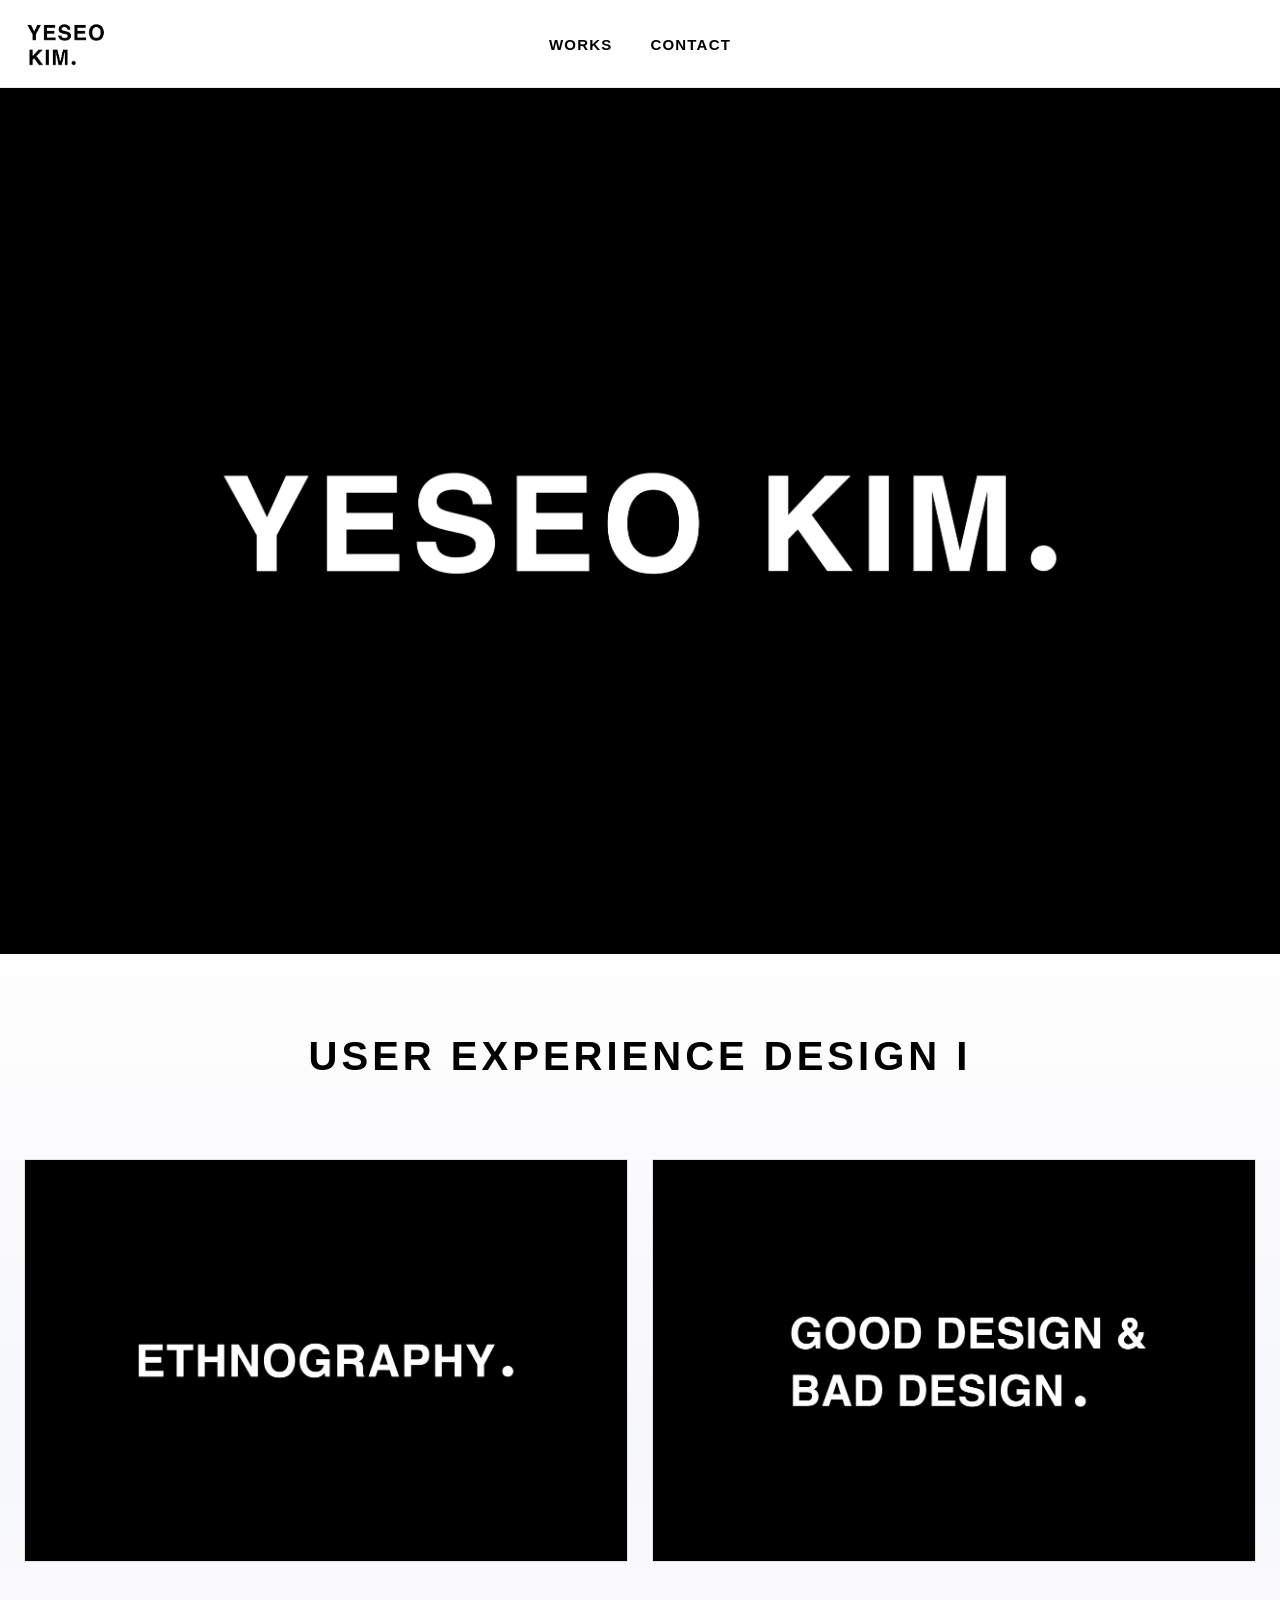
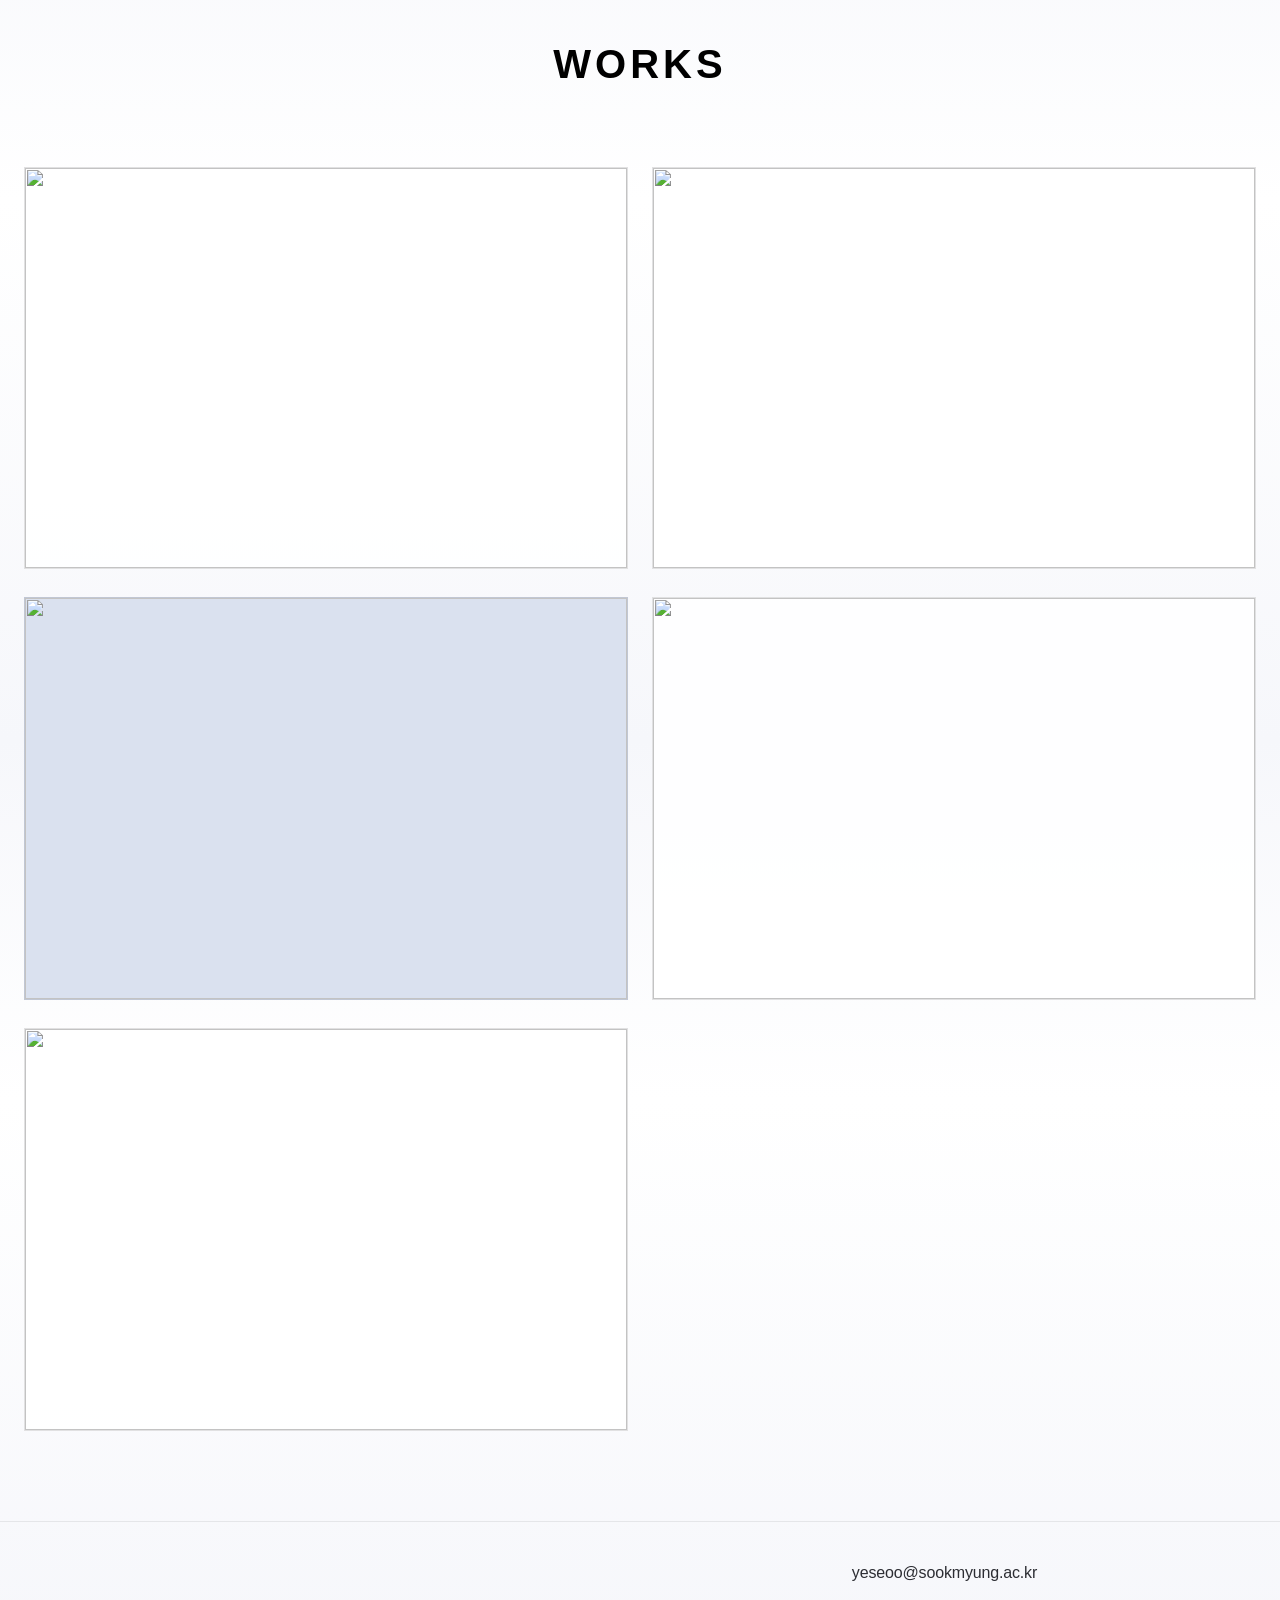
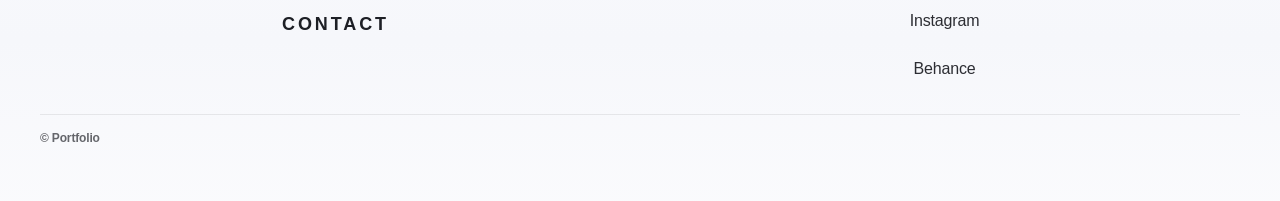
==== commit ad08d9be: "Add files via upload" ====
--- a/index.html
+++ b/index.html
@@ -35,7 +35,7 @@
 
       <section id="works-ux" class="works" aria-label="User Experience Design I">
         <h2 class="works__title">USER EXPERIENCE DESIGN I</h2>
-        <div class="grid grid--one-col" id="worksGridUx" aria-live="polite"></div>
+        <div class="grid" id="worksGridUx" aria-live="polite"></div>
       </section>
 
       <section id="works" class="works" aria-label="작업물">
--- a/styles.css
+++ b/styles.css
@@ -92,13 +92,18 @@
   background: #000;
 }
 .cover--image { overflow: hidden; }
-.cover__image-wrap { position: absolute; inset: 0; }
+.cover__image-wrap { position: absolute; inset: 0; overflow: hidden; }
 .cover__image {
   width: 100%;
   height: 100%;
   display: block;
   object-fit: cover;
   object-position: center 22%;
+  transition: transform 0.4s ease-out;
+  transform: scale(1);
+}
+.cover:hover .cover__image {
+  transform: scale(1.12);
 }
 
 .works {
@@ -108,6 +113,20 @@
   margin: 0 auto;
   scroll-snap-align: start;
   box-sizing: border-box;
+}
+#works-ux {
+  padding-top: 80px;
+  padding-bottom: 40px;
+}
+#works-ux .works__title {
+  margin: 0 0 80px;
+}
+#works {
+  padding-top: 40px;
+  padding-bottom: 90px;
+}
+#works .works__title {
+  margin: 0 0 80px;
 }
 .works__title {
   margin: 0 0 48px;
@@ -285,7 +304,7 @@
   align-items: center;
   gap: 32px;
 }
-.detail-page__media { width: 100%; max-width: 100%; background: #fff; }
+.detail-page__media { width: 100%; max-width: 100%; background: transparent; }
 .detail-page__img,
 .detail-page__video {
   display: block;
